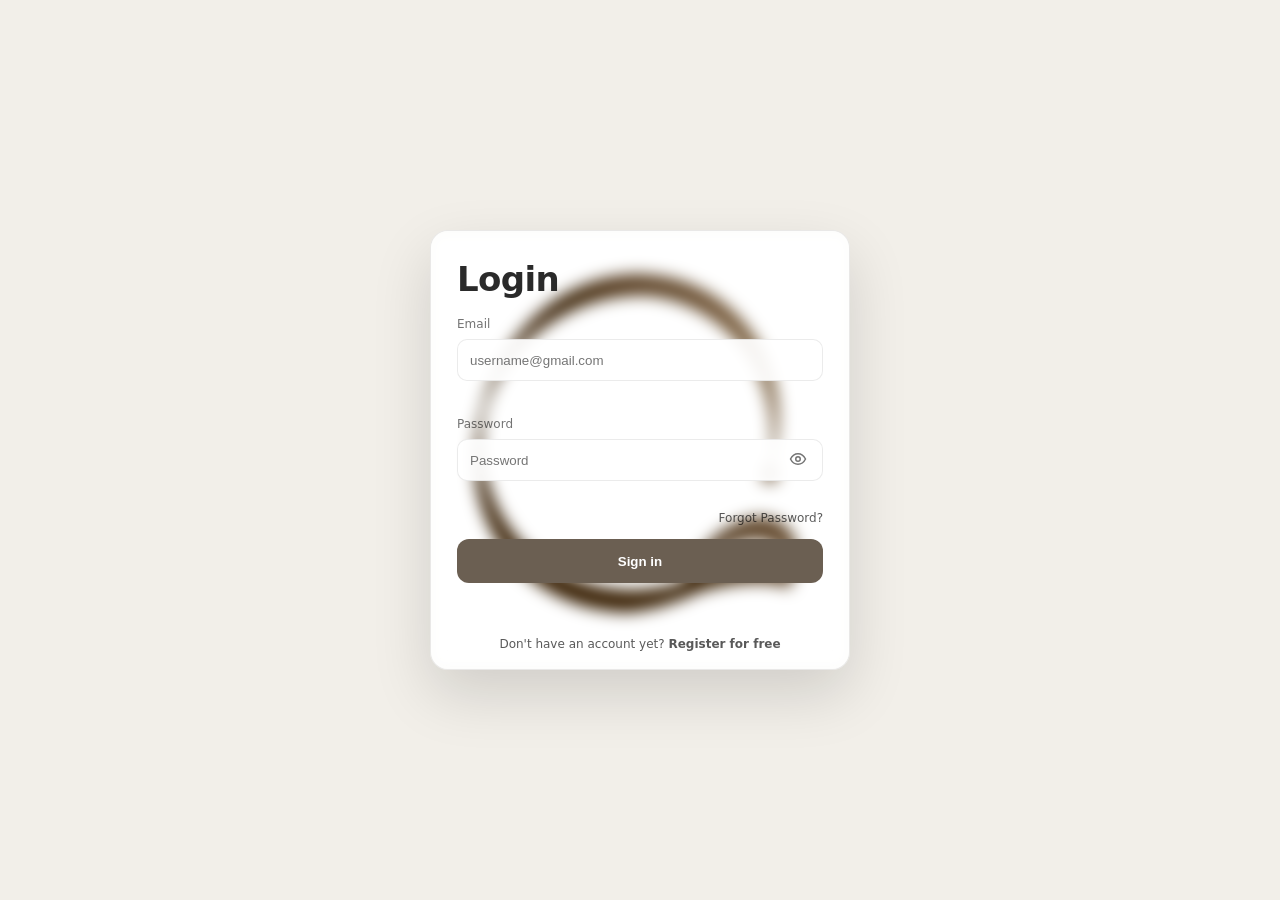
==== frontend/login page/index.html @ 1c398105 "Add frontend integration with modal CAPTCHA and real word images" ====
<!DOCTYPE html>
<html lang="en">

<head>
  <meta charset="UTF-8" />
  <meta name="viewport" content="width=device-width, initial-scale=1.0" />
  <title>Login</title>
  <link rel="icon" type="image/png" href="ArabCaptcha.png">

  <link rel="stylesheet" href="style.css" />
</head>

<body>
  <main class="page">
    <section class="card">
      <h1 class="title">Login</h1>

      <form id="loginForm" class="form" novalidate>
        <label class="field">
          <span class="label">Email</span>
          <input id="email" type="email" placeholder="username@gmail.com" required />
          <small class="hint" id="emailHint"></small>
        </label>

        <label class="field">
          <span class="label">Password</span>
          <div class="password-wrap">
            <input id="password" type="password" placeholder="Password" required />
            <button class="icon-btn" type="button" id="togglePwd" aria-label="Show password">
              <svg width="18" height="18" viewBox="0 0 24 24" fill="none">
                <path d="M2 12s3.5-7 10-7 10 7 10 7-3.5 7-10 7S2 12 2 12Z" stroke="currentColor" stroke-width="2" />
                <path d="M12 15a3 3 0 1 0 0-6 3 3 0 0 0 0 6Z" stroke="currentColor" stroke-width="2" />
              </svg>
            </button>
          </div>
          <small class="hint" id="pwdHint"></small>
        </label>

        <div class="row">
          <a class="link" href="#" onclick="return false;">Forgot Password?</a>
        </div>

        <button class="primary" type="submit">Sign in</button>

        <!-- Login status message -->
        <div class="login-status" id="loginStatus" role="status" aria-live="polite"></div>

        <p class="footer">
          Don't have an account yet?
          <a class="link strong" href="#" onclick="return false;">Register for free</a>
        </p>
      </form>
    </section>
  </main>

  <!-- CAPTCHA MODAL OVERLAY -->
  <div class="modal-overlay hidden" id="captchaModal">
    <div class="modal-content captcha">
      <button type="button" class="modal-close" id="modalCloseBtn" aria-label="Close">&times;</button>

      <div class="cap-head">
        <div class="cap-words">
          <img class="cap-word-img" id="captchaWord1" alt="Loading..." style="height: 40px; margin: 0 5px;" />
          <img class="cap-word-img" id="captchaWord2" alt="Loading..." style="height: 40px; margin: 0 5px;" />
        </div>

        <button class="icon-btn refresh-icon-btn" type="button" id="refreshCaptcha" aria-label="Refresh captcha">
          <svg width="18" height="18" viewBox="0 0 24 24" fill="none">
            <path d="M21 12a9 9 0 1 1-2.64-6.36" stroke="currentColor" stroke-width="2" stroke-linecap="round" />
            <path d="M21 3v7h-7" stroke="currentColor" stroke-width="2" stroke-linecap="round" />
          </svg>
        </button>
      </div>

      <div class="cap-sub">اكتب الكلمات العربية الظاهرة</div>

      <div class="cap-input-row">
        <input id="captchaInput" type="text" placeholder="اكتب النص أعلاه" autocomplete="off" dir="rtl" />
        <button class="secondary" type="button" id="verifyCaptchaBtn">تحقق</button>
      </div>

      <div class="cap-status" id="captchaStatus" role="status" aria-live="polite"></div>
    </div>
  </div>

  <script src="script.js"></script>
</body>

</html>
---- frontend/login page/style.css ----
:root {
  --bg: #f2efe9;
  --card: rgba(255, 255, 255, 0.78);
  --stroke: rgba(0, 0, 0, 0.08);
  --text: #2a2a2a;
  --muted: rgba(0, 0, 0, 0.55);
  --shadow: 0 24px 60px rgba(0, 0, 0, 0.14);
  --radius: 18px;
  --btn: #6b5f52;
  --btn-hover: #5a5046;
}

* {
  box-sizing: border-box;
}

html,
body {
  height: 100%;
}

body {
  margin: 0;
  font-family: system-ui, -apple-system, Segoe UI, Roboto, Arial;
  background: var(--bg);
  color: var(--text);
}

.page {
  min-height: 100vh;
  display: grid;
  place-items: center;
  padding: 24px;
}

.card {
  width: min(420px, 92vw);
  padding: 28px 26px 18px;
  border-radius: var(--radius);
  direction: ltr;
  background: var(--card);
  border: 1px solid var(--stroke);
  box-shadow: var(--shadow);
  position: relative;
  overflow: hidden;
}

.card::before {
  content: "";
  position: absolute;
  inset: 0;
  background-image: url("assets/Picture1.png");
  background-repeat: no-repeat;
  background-position: center 66%;
  background-size: 120%;
  filter: blur(8px);
  opacity: 0.;
  z-index: 0;
}

.card>* {
  position: relative;
  z-index: 1;
}

.title {
  margin: 0 0 18px;
  font-size: 34px;
  letter-spacing: -0.6px;
}

.form {
  display: flex;
  flex-direction: column;
  gap: 14px;
}

.field {
  display: flex;
  flex-direction: column;
  gap: 8px;
}

.label {
  font-size: 12px;
  color: var(--muted);
}

input {
  height: 42px;
  padding: 0 12px;
  border-radius: 10px;
  border: 1px solid var(--stroke);
  background: rgba(255, 255, 255, 0.92);
  outline: none;
}

input:focus {
  border-color: rgba(107, 95, 82, 0.35);
  box-shadow: 0 0 0 4px rgba(107, 95, 82, 0.12);
}

.password-wrap {
  position: relative;
  display: flex;
  align-items: center;
}

.password-wrap input {
  width: 100%;
  padding-right: 44px;
}

.icon-btn {
  position: absolute;
  right: 10px;
  border: none;
  background: transparent;
  color: rgba(0, 0, 0, 0.55);
  cursor: pointer;
  padding: 6px;
  border-radius: 10px;
}

.icon-btn:hover {
  background: rgba(0, 0, 0, 0.05);
}

.hint {
  min-height: 14px;
  font-size: 12px;
  color: #b03a2e;
}

.row {
  display: flex;
  justify-content: flex-end;
  margin-top: -6px;
}

.link {
  font-size: 12px;
  color: rgba(0, 0, 0, 0.65);
  text-decoration: none;
}

.link:hover {
  text-decoration: underline;
}

.link.strong {
  font-weight: 600;
}

.primary {
  height: 44px;
  border: none;
  border-radius: 12px;
  background: var(--btn);
  color: #fff;
  font-weight: 600;
  cursor: pointer;
}

.primary:hover {
  background: var(--btn-hover);
}

.captcha {
  border-radius: 14px;
  border: 1px solid var(--stroke);
  background: rgba(255, 255, 255, 0.78);
  padding: 12px;
}

/* pages inside captcha */
.cap-page {
  transition: opacity .2s ease;
}

.hidden {
  display: none;
}

/* PAGE 1 */
.cap-line {
  display: flex;
  align-items: center;
  justify-content: space-between;
  gap: 10px;
  padding: 6px 4px;
}

.cap-text {
  font-size: 12px;
  color: rgba(0, 0, 0, 0.70);
}


.cap-circle {
  width: 44px;
  height: 44px;
  border-radius: 999px;
  border: 2px solid rgba(0, 0, 0, 0.25);
  background-color: rgba(255, 255, 255, 0.95);
  cursor: pointer;
  position: relative;
  overflow: hidden;

  background-image: url("assets/Picture1.png");
  background-repeat: no-repeat;
  background-position: center;
  background-size: 70%;
}


.cap-circle::after {
  content: "";
  position: absolute;
  inset: 7px;
  border-radius: 999px;
  background: rgba(107, 95, 82, 0.25);
  opacity: 0;
  transition: opacity .15s ease;
}

.cap-circle:hover::after {
  opacity: 1;
}

/* PAGE 2  */
.cap-head {
  display: flex;
  align-items: center;
  justify-content: flex-start;
  /* words start from the left */
  gap: 12px;
  margin-bottom: 6px;
}

.cap-words {
  display: flex;
  gap: 10px;
  margin-bottom: 8px;
}

.cap-word {
  font-size: 20px;
  font-weight: 700;
  padding: 8px 12px;
  border-radius: 12px;
  background: rgba(242, 239, 233, 0.75);
  border: 1px dashed rgba(0, 0, 0, 0.15);
  white-space: nowrap;
  justify-content: flex-start;
  /* align to the left */
  align-items: center;

  direction: rtl;
  /* Arabic text direction */
}

.cap-words {
  padding-left: 4px;
}

.cap-words {
  display: flex;
  gap: 10px;
  justify-content: flex-start;
  direction: rtl;
  /* change layout to RTL for Arabic */
}

.cap-page-2 {
  margin-top: 8px;
}


.cap-sub {
  font-size: 12px;
  color: rgba(0, 0, 0, 0.55);
  margin-bottom: 10px;
}

.cap-input-row {
  display: flex;
  gap: 10px;
}

.secondary {
  height: 42px;
  padding: 0 14px;
  border-radius: 12px;
  border: 1px solid rgba(107, 95, 82, 0.25);
  background: rgba(255, 255, 255, 0.75);
  color: rgba(0, 0, 0, 0.75);
  cursor: pointer;
  font-weight: 600;
}

.secondary:hover {
  background: rgba(255, 255, 255, 0.95);
}

.cap-status {
  margin-top: 8px;
  font-size: 12px;
  min-height: 16px;
  color: rgba(0, 0, 0, 0.65);
}

.footer {
  margin: 6px 0 0;
  font-size: 12px;
  color: rgba(0, 0, 0, 0.65);
  text-align: center;
}

/* Login status message */
.login-status {
  margin-top: 4px;
  font-size: 12px;
  min-height: 16px;
  text-align: center;
}

/* ── Modal Overlay ───────────────────────────────────────────────────── */
.modal-overlay {
  position: fixed;
  inset: 0;
  z-index: 1000;
  display: flex;
  align-items: center;
  justify-content: center;
  background: rgba(0, 0, 0, 0.45);
  backdrop-filter: blur(4px);
  -webkit-backdrop-filter: blur(4px);
  animation: fadeIn 0.2s ease;
}

.modal-overlay.hidden {
  display: none;
}

@keyframes fadeIn {
  from {
    opacity: 0;
  }

  to {
    opacity: 1;
  }
}

.modal-content {
  position: relative;
  width: min(400px, 90vw);
  padding: 22px 20px 16px;
  border-radius: var(--radius);
  background: var(--card);
  border: 1px solid var(--stroke);
  box-shadow: 0 32px 80px rgba(0, 0, 0, 0.25);
  animation: slideUp 0.25s ease;
}

@keyframes slideUp {
  from {
    transform: translateY(20px);
    opacity: 0;
  }

  to {
    transform: translateY(0);
    opacity: 1;
  }
}

.modal-close {
  position: absolute;
  top: 10px;
  right: 12px;
  border: none;
  background: transparent;
  font-size: 22px;
  color: rgba(0, 0, 0, 0.45);
  cursor: pointer;
  padding: 4px 8px;
  border-radius: 8px;
  line-height: 1;
}

.modal-close:hover {
  background: rgba(0, 0, 0, 0.06);
  color: rgba(0, 0, 0, 0.75);
}

/* Fix refresh button position inside modal (not absolute) */
.refresh-icon-btn {
  position: relative;
  right: auto;
}
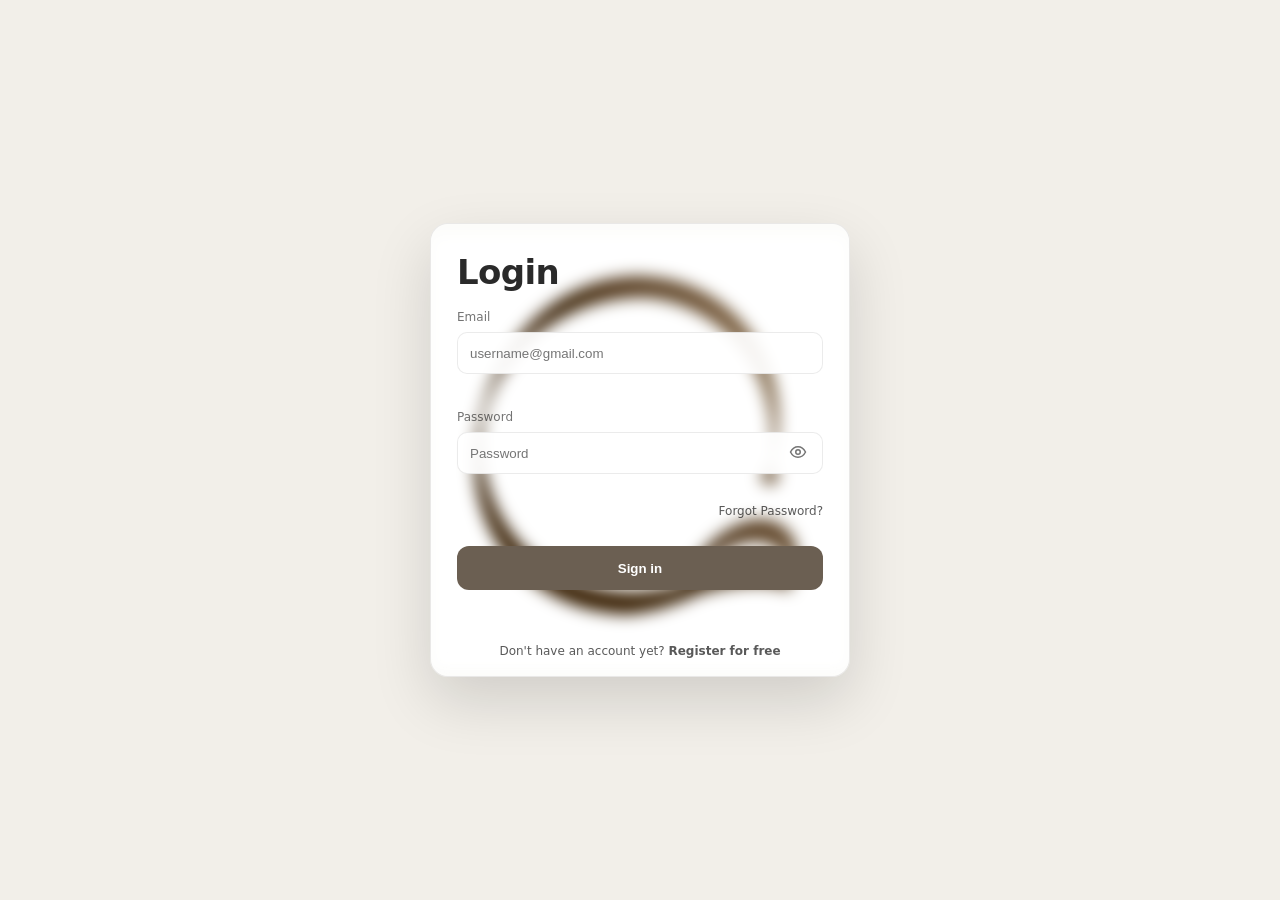
==== commit 1ca574cf: "Deploy: Universal ArabCaptcha widget with behavioral tracking, OCR endpoint, and Adaptive Difficulty" ====
--- a/frontend/login page/index.html
+++ b/frontend/login page/index.html
@@ -40,6 +40,9 @@
           <a class="link" href="#" onclick="return false;">Forgot Password?</a>
         </div>
 
+        <!-- Inline CAPTCHA Widget -->
+        <div id="arabcaptcha"></div>
+
         <button class="primary" type="submit">Sign in</button>
 
         <!-- Login status message -->
@@ -53,35 +56,7 @@
     </section>
   </main>
 
-  <!-- CAPTCHA MODAL OVERLAY -->
-  <div class="modal-overlay hidden" id="captchaModal">
-    <div class="modal-content captcha">
-      <button type="button" class="modal-close" id="modalCloseBtn" aria-label="Close">&times;</button>
-
-      <div class="cap-head">
-        <div class="cap-words">
-          <img class="cap-word-img" id="captchaWord1" alt="Loading..." style="height: 40px; margin: 0 5px;" />
-          <img class="cap-word-img" id="captchaWord2" alt="Loading..." style="height: 40px; margin: 0 5px;" />
-        </div>
-
-        <button class="icon-btn refresh-icon-btn" type="button" id="refreshCaptcha" aria-label="Refresh captcha">
-          <svg width="18" height="18" viewBox="0 0 24 24" fill="none">
-            <path d="M21 12a9 9 0 1 1-2.64-6.36" stroke="currentColor" stroke-width="2" stroke-linecap="round" />
-            <path d="M21 3v7h-7" stroke="currentColor" stroke-width="2" stroke-linecap="round" />
-          </svg>
-        </button>
-      </div>
-
-      <div class="cap-sub">اكتب الكلمات العربية الظاهرة</div>
-
-      <div class="cap-input-row">
-        <input id="captchaInput" type="text" placeholder="اكتب النص أعلاه" autocomplete="off" dir="rtl" />
-        <button class="secondary" type="button" id="verifyCaptchaBtn">تحقق</button>
-      </div>
-
-      <div class="cap-status" id="captchaStatus" role="status" aria-live="polite"></div>
-    </div>
-  </div>
+  <script src="http://127.0.0.1:8000/public/arabcaptcha.js"></script>
 
   <script src="script.js"></script>
 </body>
